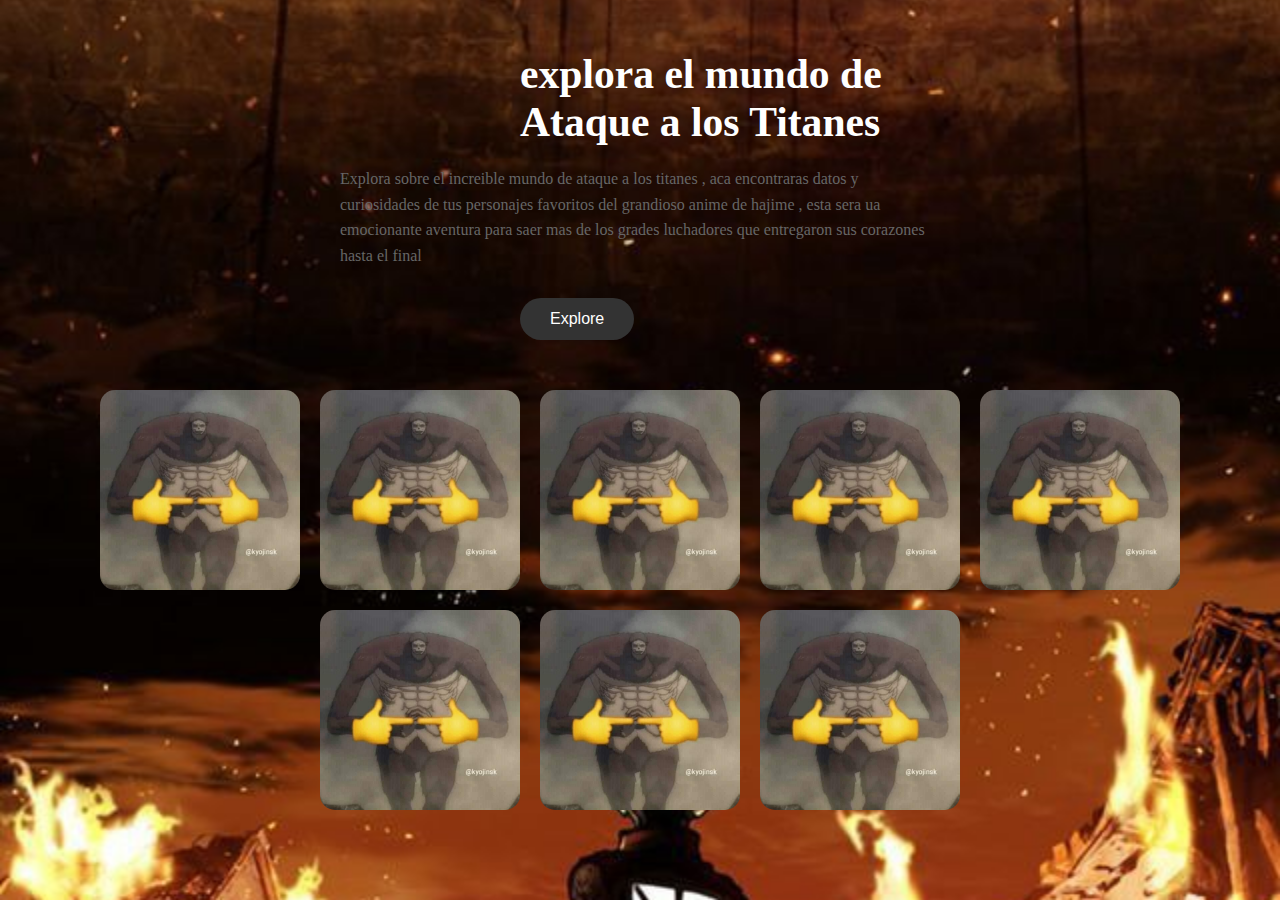
==== index.html @ d9a74703 "feat: :sparkles: nuevos archivos" ====
<!DOCTYPE html>
<html lang="en">
<head>
  <meta charset="UTF-8">
  <meta name="viewport" content="width=device-width, initial-scale=1.0">
  <title>Discover the Beauty</title>
  <link rel="stylesheet" href="css/style.css">
</head>
<body>
  <section class="hero">
    <h1>explora el mundo de <br>Ataque a los Titanes</h1>
    <p>Explora sobre el increible mundo de ataque a los titanes , aca encontraras datos y curiosidades de tus personajes favoritos del grandioso anime de hajime , esta sera ua emocionante aventura para saer mas de los grades luchadores que entregaron sus corazones hasta el final </p>
    <button class="explore-btn">Explore</button>

    <div class="image-grid">
      <img src="storage/img/aot - titã bestial.jpg" alt="Image 1">
      <img src="storage/img/aot - titã bestial.jpg" alt="Image 2">
      <img src="storage/img/aot - titã bestial.jpg" alt="Image 3">
      <img src="storage/img/aot - titã bestial.jpg" alt="Image 4">
      <img src="storage/img/aot - titã bestial.jpg" alt="Image 1">
      <img src="storage/img/aot - titã bestial.jpg" alt="Image 2">
      <img src="storage/img/aot - titã bestial.jpg" alt="Image 3">
      <img src="storage/img/aot - titã bestial.jpg" alt="Image 4">
    </div>
  </section>
</body>
</html>
---- css/style.css ----
@import url('variables.css');
*{
    padding: 0;
    margin: 0;
    box-sizing: border-box;
}

body{
    background-image: url(../storage/img/____Shingeki\ no\ kyojin____.jpg);
    background-repeat: no-repeat;
    background-size: cover;
    background-position: 50% 50%;
    
}


  
  .hero {
    
    padding: 50px 20px;
  }
  
  .hero h1 {
    margin-left: 500px;
    font-size: 2.6rem;
    margin-bottom: 20px;
    font-weight: bold;
    color: #fff;
  }
  
  .hero p {
    margin-left: 800px;
    max-width: 600px;
    margin: 0 auto 30px;
    color: #666;
    line-height: 1.6;
  }
  
  .explore-btn {
    margin-left: 500px;
    background-color: #333;
    color: #fff;
    border: none;
    padding: 12px 30px;
    border-radius: 25px;
    cursor: pointer;
    font-size: 1rem;
    transition: background-color 0.3s;
  }
  
  .explore-btn:hover {
    background-color: #555;
  }
  
  .image-grid {
    margin-top: 50px;
    display: flex;
    justify-content: center;
    gap: 20px;
    flex-wrap: wrap;
  }
  
  .image-grid img {
    width: 200px;
    height: 200px;
    object-fit: cover;
    border-radius: 15px;
  }
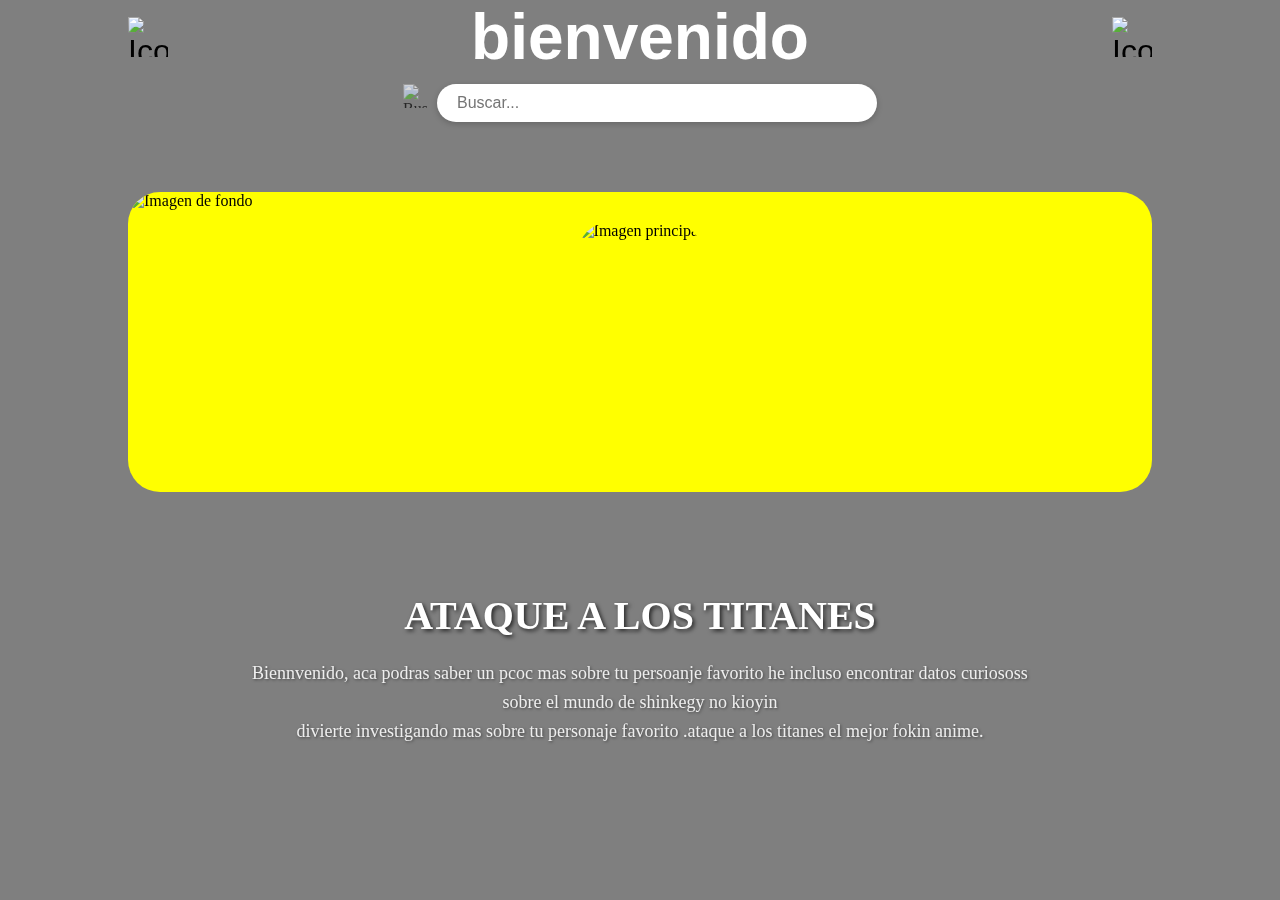
==== commit fa4e4bed: "feat: :sparkles: imagenes y css" ====
--- a/index.html
+++ b/index.html
@@ -3,25 +3,36 @@
 <head>
   <meta charset="UTF-8">
   <meta name="viewport" content="width=device-width, initial-scale=1.0">
-  <title>Discover the Beauty</title>
+  <title>ataque a los titanes</title>
   <link rel="stylesheet" href="css/style.css">
 </head>
 <body>
-  <section class="hero">
-    <h1>explora el mundo de <br>Ataque a los Titanes</h1>
-    <p>Explora sobre el increible mundo de ataque a los titanes , aca encontraras datos y curiosidades de tus personajes favoritos del grandioso anime de hajime , esta sera ua emocionante aventura para saer mas de los grades luchadores que entregaron sus corazones hasta el final </p>
-    <button class="explore-btn">Explore</button>
-
-    <div class="image-grid">
-      <img src="storage/img/aot - titã bestial.jpg" alt="Image 1">
-      <img src="storage/img/aot - titã bestial.jpg" alt="Image 2">
-      <img src="storage/img/aot - titã bestial.jpg" alt="Image 3">
-      <img src="storage/img/aot - titã bestial.jpg" alt="Image 4">
-      <img src="storage/img/aot - titã bestial.jpg" alt="Image 1">
-      <img src="storage/img/aot - titã bestial.jpg" alt="Image 2">
-      <img src="storage/img/aot - titã bestial.jpg" alt="Image 3">
-      <img src="storage/img/aot - titã bestial.jpg" alt="Image 4">
-    </div>
-  </section>
+    <main>
+        <div class="overlay"></div>
+        <div class="div__portada-container">
+            <div class="div__portada-header">
+                <img src="img/close_30dp_1F1F1F_FILL0_wght400_GRAD0_opsz24.svg" alt="Icono izquierdo" class="icono">
+                <h1 class="titulo">bienvenido</h1>
+                <img src="img/notifications_30dp_1F1F1F_FILL0_wght400_GRAD0_opsz24.svg" alt="Icono derecho" class="icono">
+            </div>
+            <!-- NUEVO: Barra de búsqueda -->
+                <div class="div__search">
+                    <img src="img/search_off_45dp_000000_FILL0_wght400_GRAD0_opsz48.svg" alt="Buscar" class="icono-search">
+                    <input type="text" placeholder="Buscar..." class="input-search">
+            </div>
+             <!-- NUEVO: Barra de búsqueda -->
+    <div class="div__portada">
+        <img src="img/Attack on Titan│Shingeki no Kyojin.jpg" alt="Imagen de fondo" class="fondo">
+        <img src="img/➪ 𝐀𝐧𝐢𝐦𝐞 _ 𝐒𝐡𝐢𝐧𝐠𝐞𝐤𝐢 𝐍𝐨 𝐊𝐲𝐨𝐮𝐣𝐢𝐧.jpg" alt="Imagen principal" class="principal">
+        </div>
+          <!-- texto-->
+        <section class="section__container">
+            <article class="article__jumping">
+                <h1>ATAQUE A LOS TITANES</h1>
+                <p>Biennvenido, aca podras saber un pcoc mas sobre tu persoanje favorito he incluso encontrar datos curiososs sobre el mundo de shinkegy no kioyin <br>divierte investigando mas sobre tu personaje favorito .ataque a los titanes el mejor fokin anime. </p>
+            </article>
+            <section/>
+    </main>
+     <!-- texto-->
 </body>
 </html>
--- a/css/style.css
+++ b/css/style.css
@@ -1,69 +1,159 @@
 @import url('variables.css');
-*{
+
+* {
     padding: 0;
     margin: 0;
+}
+
+body {
+   /* background-color: #454f3d;*/
+    margin: 0;
+    padding: 0;
+    background-image: url('');
+    background-size: cover;      /* Hace que se ajuste a toda la pantalla */
+    background-position: center; /* Centrado */
+    background-repeat: no-repeat;/* No se repite */
+    background-attachment: scroll;/* Efecto parallax al hacer scroll */
+}
+
+/* Capa oscura */
+.overlay {
+    position: fixed;
+    top: 0;
+    left: 0;
+    width: 100%;
+    height: 100%;
+    background-color: rgba(0, 0, 0, 0.5); /* Ajusta opacidad */
+    z-index: -1; /* Detrás de tu contenido */
+}
+
+
+.div__search {
+    width: 80%;
+    display: flex;
+    justify-content: center;
+    margin-bottom: 20px;
+    gap: 10px
+}
+
+
+
+.icono-search {
+    width: 24px;
+    height: 24px;
+    opacity: 0.7;
+    cursor: pointer;
+}
+
+.input-search {
+    width: 100%;
+    max-width: 400px;
+    padding: 10px 20px;
+    border-radius: 20px;
+    border: none;
+    outline: none;
+    font-size: 1rem;
+    background-color: #fff;
+    color: #333;
+    box-shadow: 0 2px 6px rgba(0, 0, 0, 0.2);
+}
+
+
+
+.div__portada-container {
+    width: 100%;
+    display: flex;
+    flex-direction: column;
+    align-items: center;
+}
+
+.div__portada-header {
+    width: 80%;
+    margin-bottom: 10px;
+    display: flex;
+    align-items: center;
+    justify-content: space-between;
+    color: black; /* o el color que quieras para el texto */
+    font-family: 'TuFuenteCool', sans-serif;
+    font-size: 2rem;
+}
+
+.div__portada-header .titulo {
+    text-align: center;
+    flex-grow: 1;
+    color: #fff;
+}
+
+.div__portada-header .icono {
+    width: 40px;
+    height: 40px;
+    object-fit: contain;
+}
+
+.div__portada {
+    position: relative; /* Para que los hijos absolutos se basen en este contenedor */
+    background: yellow;
+    width: 80%;
+    height: 300px;
+    margin: 50px auto;
+    border-radius: 2rem;
+    overflow: hidden; /* Importante para que no se salga la imagen de fondo */
+    display: flex;
+    justify-content: center;
+    align-items: center;
     box-sizing: border-box;
 }
 
-body{
-    background-image: url(../storage/img/____Shingeki\ no\ kyojin____.jpg);
-    background-repeat: no-repeat;
-    background-size: cover;
-    background-position: 50% 50%;
-    
+.div__portada .fondo {
+    position: absolute;
+    top: 0;
+    left: 0;
+    height: 100%;
+    width: 100%;
+    object-fit: cover; /* Para que cubra todo el contenedor */
+    z-index: 1; /* Detrás */
+    border-radius: 2rem;
+}
+
+.div__portada .principal {
+    position: relative;
+    height: 80%; /* Ajusta el tamaño que quieras para la imagen principal */
+    width: auto;
+    object-fit: contain;
+    z-index: 2; /* Encima */
+    border-radius: 2rem;
 }
 
 
-  
-  .hero {
-    
+.section__container {
+    display: flex;
+    flex-direction: column;
+    justify-content: center;
+    align-items: center;
+    text-align: center;
     padding: 50px 20px;
-  }
-  
-  .hero h1 {
-    margin-left: 500px;
-    font-size: 2.6rem;
+    color: white;
+}
+
+.article__jumping h1 {
+    font-family: "Teko-Bold";
+    font-size: 40px;
     margin-bottom: 20px;
-    font-weight: bold;
-    color: #fff;
-  }
-  
-  .hero p {
-    margin-left: 800px;
-    max-width: 600px;
-    margin: 0 auto 30px;
-    color: #666;
+    color: white; /* o el color que quieras */
+    text-shadow: 2px 2px 4px rgba(0, 0, 0, 0.7); /* sombra para mejor visibilidad */
+}
+
+.article__jumping p {
+    max-width: 800px;
+    font-size: 18px;
     line-height: 1.6;
-  }
-  
-  .explore-btn {
-    margin-left: 500px;
-    background-color: #333;
-    color: #fff;
-    border: none;
-    padding: 12px 30px;
-    border-radius: 25px;
-    cursor: pointer;
-    font-size: 1rem;
-    transition: background-color 0.3s;
-  }
-  
-  .explore-btn:hover {
-    background-color: #555;
-  }
-  
-  .image-grid {
-    margin-top: 50px;
-    display: flex;
-    justify-content: center;
-    gap: 20px;
-    flex-wrap: wrap;
-  }
-  
-  .image-grid img {
-    width: 200px;
-    height: 200px;
-    object-fit: cover;
-    border-radius: 15px;
-  }
-  
+    color: #eee; /* gris claro */
+    text-shadow: 1px 1px 3px rgba(0, 0, 0, 0.5);
+    font-family: 'Teko-Bold';
+}
+
+
+
+
+
+  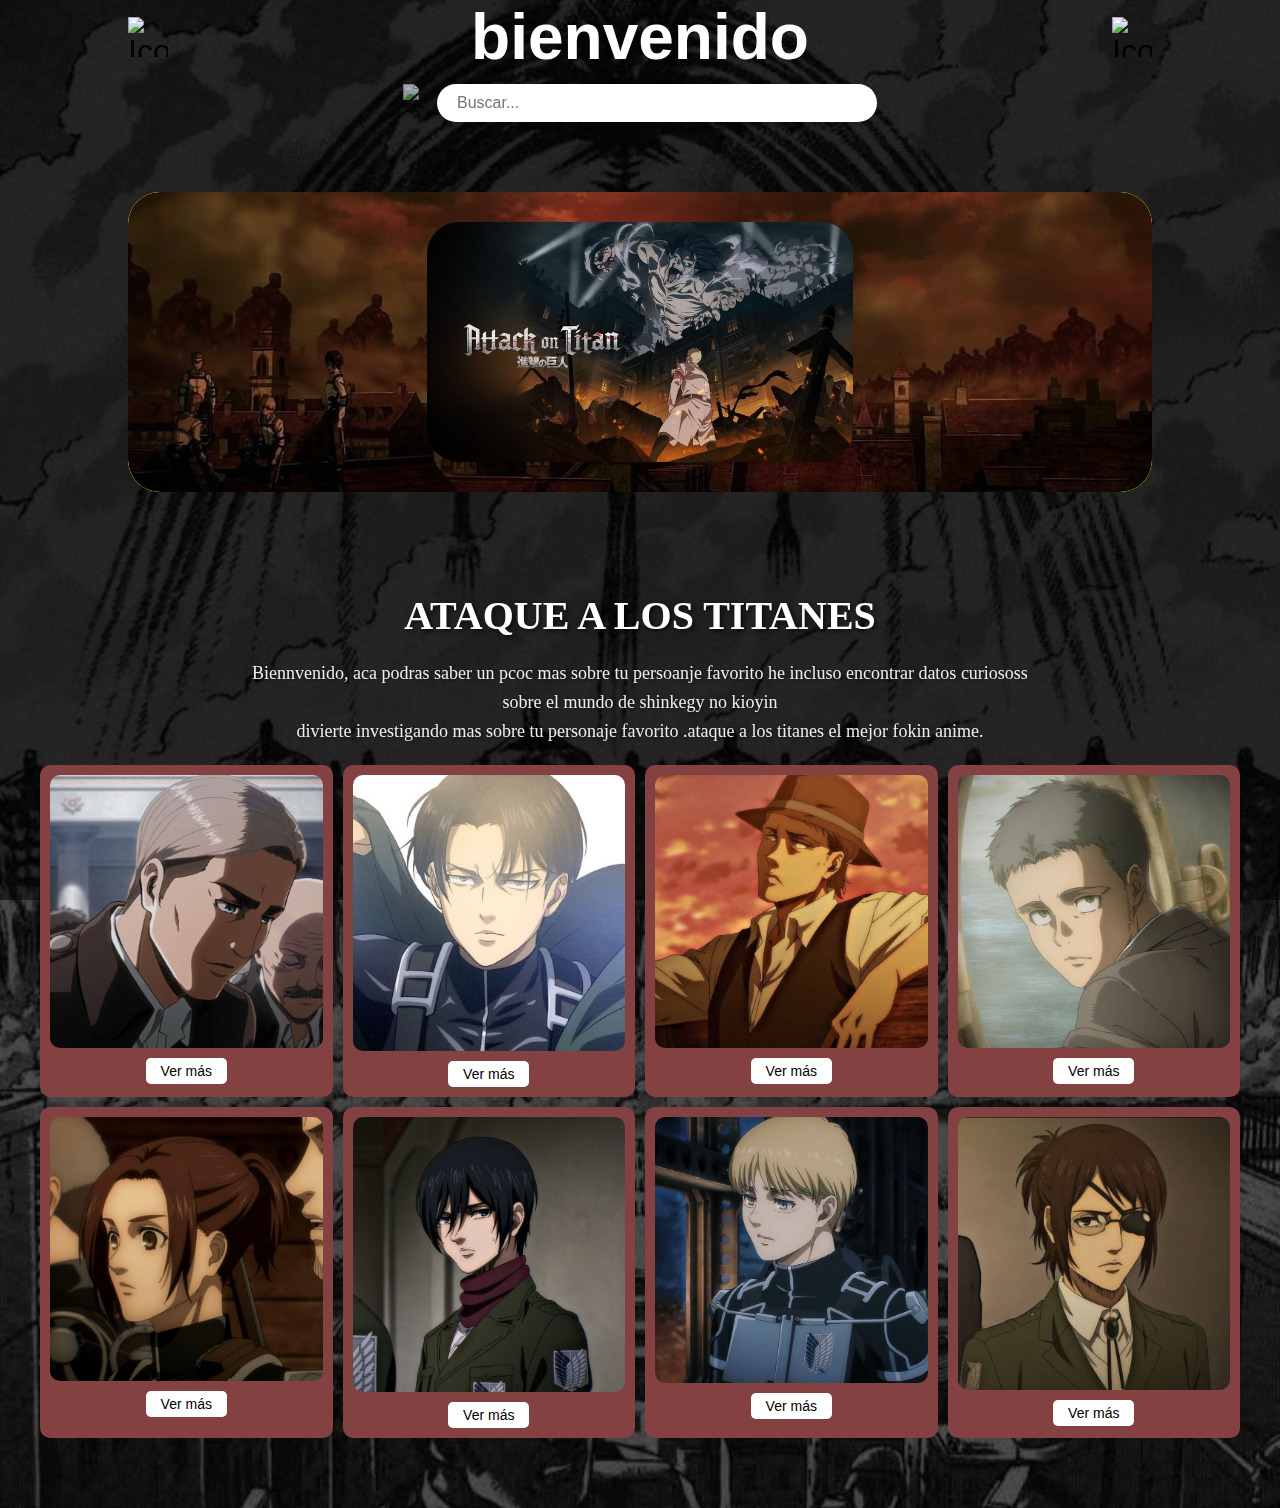
==== commit 8ae23210: "feat: :sparkles: organizacion de imagenes y diseño" ====
--- a/index.html
+++ b/index.html
@@ -22,8 +22,8 @@
             </div>
              <!-- NUEVO: Barra de búsqueda -->
     <div class="div__portada">
-        <img src="img/Attack on Titan│Shingeki no Kyojin.jpg" alt="Imagen de fondo" class="fondo">
-        <img src="img/➪ 𝐀𝐧𝐢𝐦𝐞 _ 𝐒𝐡𝐢𝐧𝐠𝐞𝐤𝐢 𝐍𝐨 𝐊𝐲𝐨𝐮𝐣𝐢𝐧.jpg" alt="Imagen principal" class="principal">
+        <img src="storage/img/Attack on Titan│Shingeki no Kyojin.jpg" alt="Imagen de fondo" class="fondo">
+        <img src="storage/img/Attack on Titan Season 4.jpg" alt="Imagen principal" class="principal">
         </div>
           <!-- texto-->
         <section class="section__container">
@@ -32,6 +32,41 @@
                 <p>Biennvenido, aca podras saber un pcoc mas sobre tu persoanje favorito he incluso encontrar datos curiososs sobre el mundo de shinkegy no kioyin <br>divierte investigando mas sobre tu personaje favorito .ataque a los titanes el mejor fokin anime. </p>
             </article>
             <section/>
+                <!-- personajes-->
+            <div class="div__lista">
+                <div class="div__personaje">
+                <img src="storage/img/𓆩♡𓆪.jpg" alt="">
+                <button class="ver-mas" onclick="mostrarInfo('armin')">Ver más</button>
+            </div>
+            <div class="div__personaje">
+                <img src="storage/img/levi ackerman.jpg" alt="">
+                <button class="ver-mas" onclick="mostrarInfo('armin')">Ver más</button>
+            </div>
+            <div class="div__personaje">
+                <img src="storage/img/jean kirstein 🧡.jpg" alt="">
+                <button class="ver-mas" onclick="mostrarInfo('armin')">Ver más</button>
+            </div>
+            <div class="div__personaje">
+                <img src="storage/img/− ⌗ connie springer anime icon ⊹_∿.jpg" alt="">
+                <button class="ver-mas" onclick="mostrarInfo('armin')">Ver más</button>
+            </div>
+            <div class="div__personaje">
+                <img src="storage/img/𝐬𝐚𝐬𝐡𝐚 ♡.jpg" alt="">
+                <button class="ver-mas" onclick="mostrarInfo('armin')">Ver más</button>
+            </div>
+            <div class="div__personaje">
+                <img src="storage/img/𝗺𝗶𝗸𝗮𝘀𝗮 𝗶𝗰𝗼𝗻 !!.jpg" alt="">
+                <button class="ver-mas" onclick="mostrarInfo('armin')">Ver más</button>
+            </div>
+            <div class="div__personaje">
+                <img src="storage/img/Armin Arlert.jpg" alt="">
+                <button class="ver-mas" onclick="mostrarInfo('armin')">Ver más</button>
+            </div>
+            <div class="div__personaje">
+                <img src="storage/img/descarga (4).jpg" alt="">
+                <button class="ver-mas" onclick="mostrarInfo('armin')">Ver más</button>
+            </div>
+            </div>
     </main>
      <!-- texto-->
 </body>
--- a/css/style.css
+++ b/css/style.css
@@ -9,7 +9,7 @@
    /* background-color: #454f3d;*/
     margin: 0;
     padding: 0;
-    background-image: url('');
+    background-image: url('../storage/img/the\ rumbling.jpg');
     background-size: cover;      /* Hace que se ajuste a toda la pantalla */
     background-position: center; /* Centrado */
     background-repeat: no-repeat;/* No se repite */
@@ -152,6 +152,62 @@
     font-family: 'Teko-Bold';
 }
 
+/****************************************************lista****************************/
+.div__lista {
+    display: grid;
+    grid-template-columns: repeat(4, 1fr);
+    gap: 10px;
+    padding: 20px;
+    }
+    
+    .div__lista img {
+    
+    width: 100%;
+    border-radius: 10px;
+    
+    
+}
+
+/**************************informacion*****************/
+
+.div__personaje {
+    display: flex;
+    flex-direction: column;
+    align-items: center;
+    background-color: #834141;
+    border-radius: 10px;
+    padding: 10px;
+  }
+  
+  .div__personaje img {
+    width: 100%;
+    border-radius: 10px;
+  }
+  
+  .ver-mas {
+    margin-top: 10px;
+    padding: 5px 15px;
+    font-size: 14px;
+    background-color: white;
+    color: black;
+    border: none;
+    border-radius: 5px;
+    cursor: pointer;
+    transition: 0.3s;
+  }
+  
+  .ver-mas:hover {
+    background-color: #917e7e;
+  }
+
+
+
+
+
+
+
+
+
 
 
 
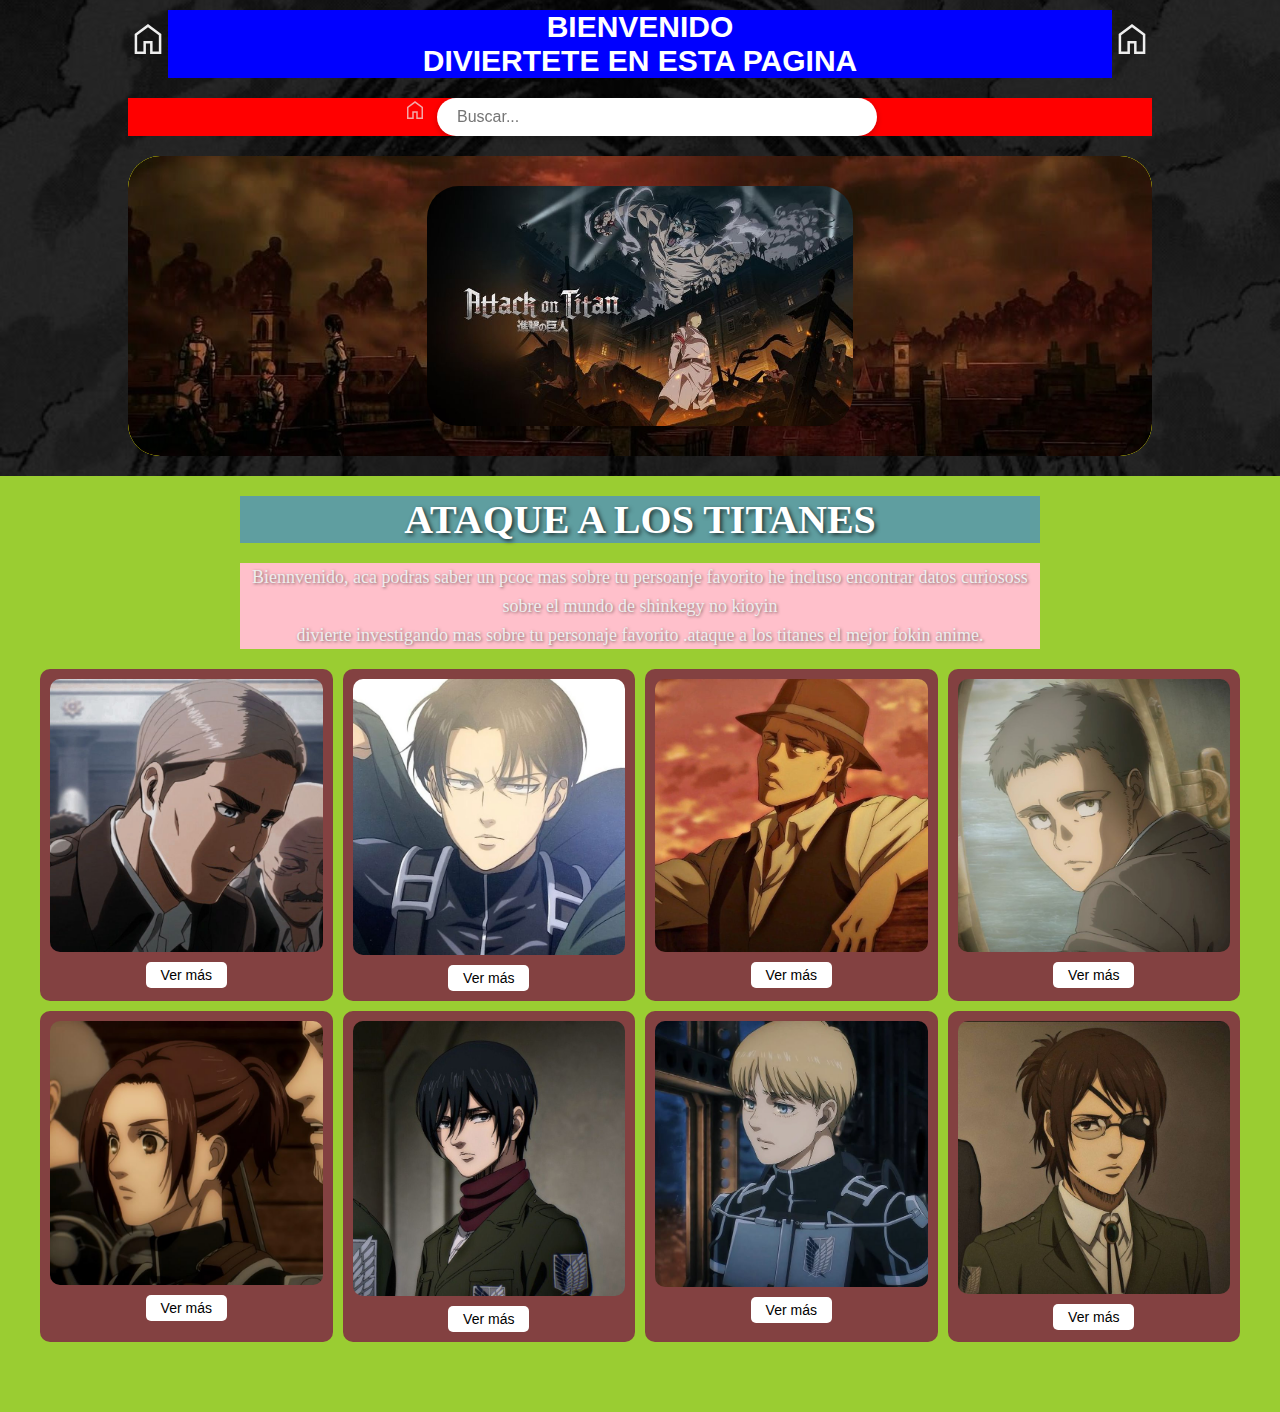
==== commit b89a1088: "feat: :construction: diseño en construccion" ====
--- a/index.html
+++ b/index.html
@@ -11,13 +11,13 @@
         <div class="overlay"></div>
         <div class="div__portada-container">
             <div class="div__portada-header">
-                <img src="img/close_30dp_1F1F1F_FILL0_wght400_GRAD0_opsz24.svg" alt="Icono izquierdo" class="icono">
-                <h1 class="titulo">bienvenido</h1>
-                <img src="img/notifications_30dp_1F1F1F_FILL0_wght400_GRAD0_opsz24.svg" alt="Icono derecho" class="icono">
+                <img src="storage/img/home_50dp_EEE_FILL0_wght400_GRAD0_opsz48.svg" alt="Icono izquierdo" class="icono">
+                <h1 class="titulo">BIENVENIDO<br> DIVIERTETE EN ESTA PAGINA </h1>
+                <img src="storage/img/home_50dp_EEE_FILL0_wght400_GRAD0_opsz48.svg" alt="Icono derecho" class="icono">
             </div>
             <!-- NUEVO: Barra de búsqueda -->
                 <div class="div__search">
-                    <img src="img/search_off_45dp_000000_FILL0_wght400_GRAD0_opsz48.svg" alt="Buscar" class="icono-search">
+                    <img src="storage/img/home_50dp_EEE_FILL0_wght400_GRAD0_opsz48.svg" alt="Buscar" class="icono-search">
                     <input type="text" placeholder="Buscar..." class="input-search">
             </div>
              <!-- NUEVO: Barra de búsqueda -->
@@ -36,27 +36,27 @@
             <div class="div__lista">
                 <div class="div__personaje">
                 <img src="storage/img/𓆩♡𓆪.jpg" alt="">
-                <button class="ver-mas" onclick="mostrarInfo('armin')">Ver más</button>
+                <button class="ver-mas" onclick="mostrarInfo('Erwin')">Ver más</button>
             </div>
             <div class="div__personaje">
                 <img src="storage/img/levi ackerman.jpg" alt="">
-                <button class="ver-mas" onclick="mostrarInfo('armin')">Ver más</button>
+                <button class="ver-mas" onclick="mostrarInfo('Levi')">Ver más</button>
             </div>
             <div class="div__personaje">
                 <img src="storage/img/jean kirstein 🧡.jpg" alt="">
-                <button class="ver-mas" onclick="mostrarInfo('armin')">Ver más</button>
+                <button class="ver-mas" onclick="mostrarInfo('Jean')">Ver más</button>
             </div>
             <div class="div__personaje">
                 <img src="storage/img/− ⌗ connie springer anime icon ⊹_∿.jpg" alt="">
-                <button class="ver-mas" onclick="mostrarInfo('armin')">Ver más</button>
+                <button class="ver-mas" onclick="mostrarInfo('connie')">Ver más</button>
             </div>
             <div class="div__personaje">
                 <img src="storage/img/𝐬𝐚𝐬𝐡𝐚 ♡.jpg" alt="">
-                <button class="ver-mas" onclick="mostrarInfo('armin')">Ver más</button>
+                <button class="ver-mas" onclick="mostrarInfo('sasha')">Ver más</button>
             </div>
             <div class="div__personaje">
                 <img src="storage/img/𝗺𝗶𝗸𝗮𝘀𝗮 𝗶𝗰𝗼𝗻 !!.jpg" alt="">
-                <button class="ver-mas" onclick="mostrarInfo('armin')">Ver más</button>
+                <button class="ver-mas" onclick="mostrarInfo('Mikasa')">Ver más</button>
             </div>
             <div class="div__personaje">
                 <img src="storage/img/Armin Arlert.jpg" alt="">
--- a/css/style.css
+++ b/css/style.css
@@ -33,7 +33,9 @@
     display: flex;
     justify-content: center;
     margin-bottom: 20px;
-    gap: 10px
+    gap: 10px;
+    background: red;
+    margin-top: 10px;
 }
 
 
@@ -82,6 +84,9 @@
     text-align: center;
     flex-grow: 1;
     color: #fff;
+    font-size: 30px;
+    background: blue;
+    margin-top: 10px;
 }
 
 .div__portada-header .icono {
@@ -92,7 +97,7 @@
 
 .div__portada {
     position: relative; /* Para que los hijos absolutos se basen en este contenedor */
-    background: yellow;
+    background:yellow;
     width: 80%;
     height: 300px;
     margin: 50px auto;
@@ -102,6 +107,7 @@
     justify-content: center;
     align-items: center;
     box-sizing: border-box;
+    margin-top: auto;
 }
 
 .div__portada .fondo {
@@ -133,9 +139,13 @@
     text-align: center;
     padding: 50px 20px;
     color: white;
+    background: yellowgreen;
+    margin-top: -30px;
 }
 
 .article__jumping h1 {
+    margin-top: -30px;
+    background: cadetblue;
     font-family: "Teko-Bold";
     font-size: 40px;
     margin-bottom: 20px;
@@ -144,6 +154,7 @@
 }
 
 .article__jumping p {
+    background: pink;
     max-width: 800px;
     font-size: 18px;
     line-height: 1.6;
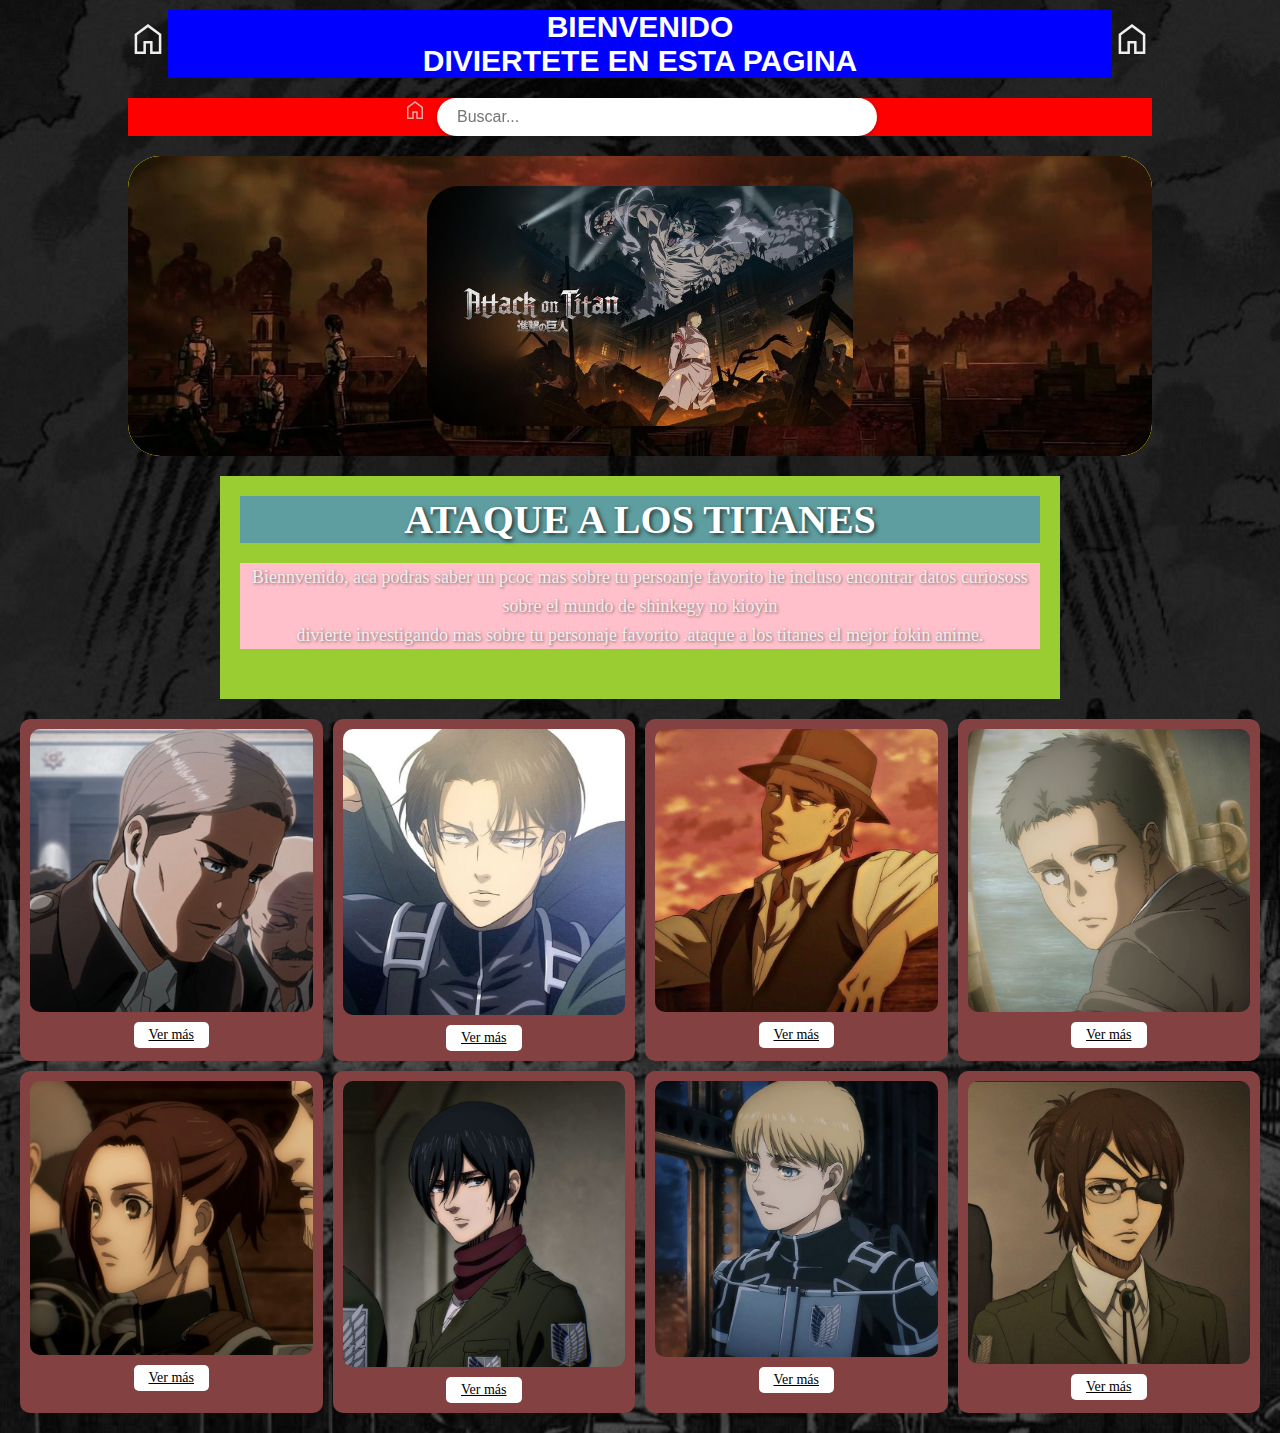
==== commit d7747ad1: "feat: :construction: estructura en construccion" ====
--- a/index.html
+++ b/index.html
@@ -31,43 +31,51 @@
                 <h1>ATAQUE A LOS TITANES</h1>
                 <p>Biennvenido, aca podras saber un pcoc mas sobre tu persoanje favorito he incluso encontrar datos curiososs sobre el mundo de shinkegy no kioyin <br>divierte investigando mas sobre tu personaje favorito .ataque a los titanes el mejor fokin anime. </p>
             </article>
-            <section/>
+        </section>
                 <!-- personajes-->
             <div class="div__lista">
                 <div class="div__personaje">
                 <img src="storage/img/𓆩♡𓆪.jpg" alt="">
-                <button class="ver-mas" onclick="mostrarInfo('Erwin')">Ver más</button>
+                <a class="ver-mas" href="detalle.html?nombre=Erwin">Ver más</a>
             </div>
             <div class="div__personaje">
                 <img src="storage/img/levi ackerman.jpg" alt="">
-                <button class="ver-mas" onclick="mostrarInfo('Levi')">Ver más</button>
+                <a class="ver-mas" href="detalle.html?nombre=Levi">Ver más</a>
             </div>
+
             <div class="div__personaje">
                 <img src="storage/img/jean kirstein 🧡.jpg" alt="">
-                <button class="ver-mas" onclick="mostrarInfo('Jean')">Ver más</button>
+                <a class="ver-mas" href="detalle.html?nombre=Erwin">Ver más</a>
             </div>
+
             <div class="div__personaje">
                 <img src="storage/img/− ⌗ connie springer anime icon ⊹_∿.jpg" alt="">
-                <button class="ver-mas" onclick="mostrarInfo('connie')">Ver más</button>
+                <a class="ver-mas" href="detalle.html?nombre=Erwin">Ver más</a>
             </div>
+
             <div class="div__personaje">
                 <img src="storage/img/𝐬𝐚𝐬𝐡𝐚 ♡.jpg" alt="">
-                <button class="ver-mas" onclick="mostrarInfo('sasha')">Ver más</button>
+                <a class="ver-mas" href="detalle.html?nombre=Erwin">Ver más</a>
             </div>
+
             <div class="div__personaje">
                 <img src="storage/img/𝗺𝗶𝗸𝗮𝘀𝗮 𝗶𝗰𝗼𝗻 !!.jpg" alt="">
-                <button class="ver-mas" onclick="mostrarInfo('Mikasa')">Ver más</button>
+                <a class="ver-mas" href="detalle.html?nombre=Erwin">Ver más</a>
             </div>
+
             <div class="div__personaje">
                 <img src="storage/img/Armin Arlert.jpg" alt="">
-                <button class="ver-mas" onclick="mostrarInfo('armin')">Ver más</button>
+                <a class="ver-mas" href="detalle.html?nombre=Erwin">Ver más</a>
             </div>
+
             <div class="div__personaje">
                 <img src="storage/img/descarga (4).jpg" alt="">
-                <button class="ver-mas" onclick="mostrarInfo('armin')">Ver más</button>
+                <a class="ver-mas" href="detalle.html?nombre=Erwin">Ver más</a>
             </div>
             </div>
     </main>
      <!-- texto-->
+     <script src="titanes.js"></script>
+
 </body>
 </html>
--- a/css/style.css
+++ b/css/style.css
@@ -211,7 +211,7 @@
     background-color: #917e7e;
   }
 
-
+/*****************************************js*************************/
 
 
 
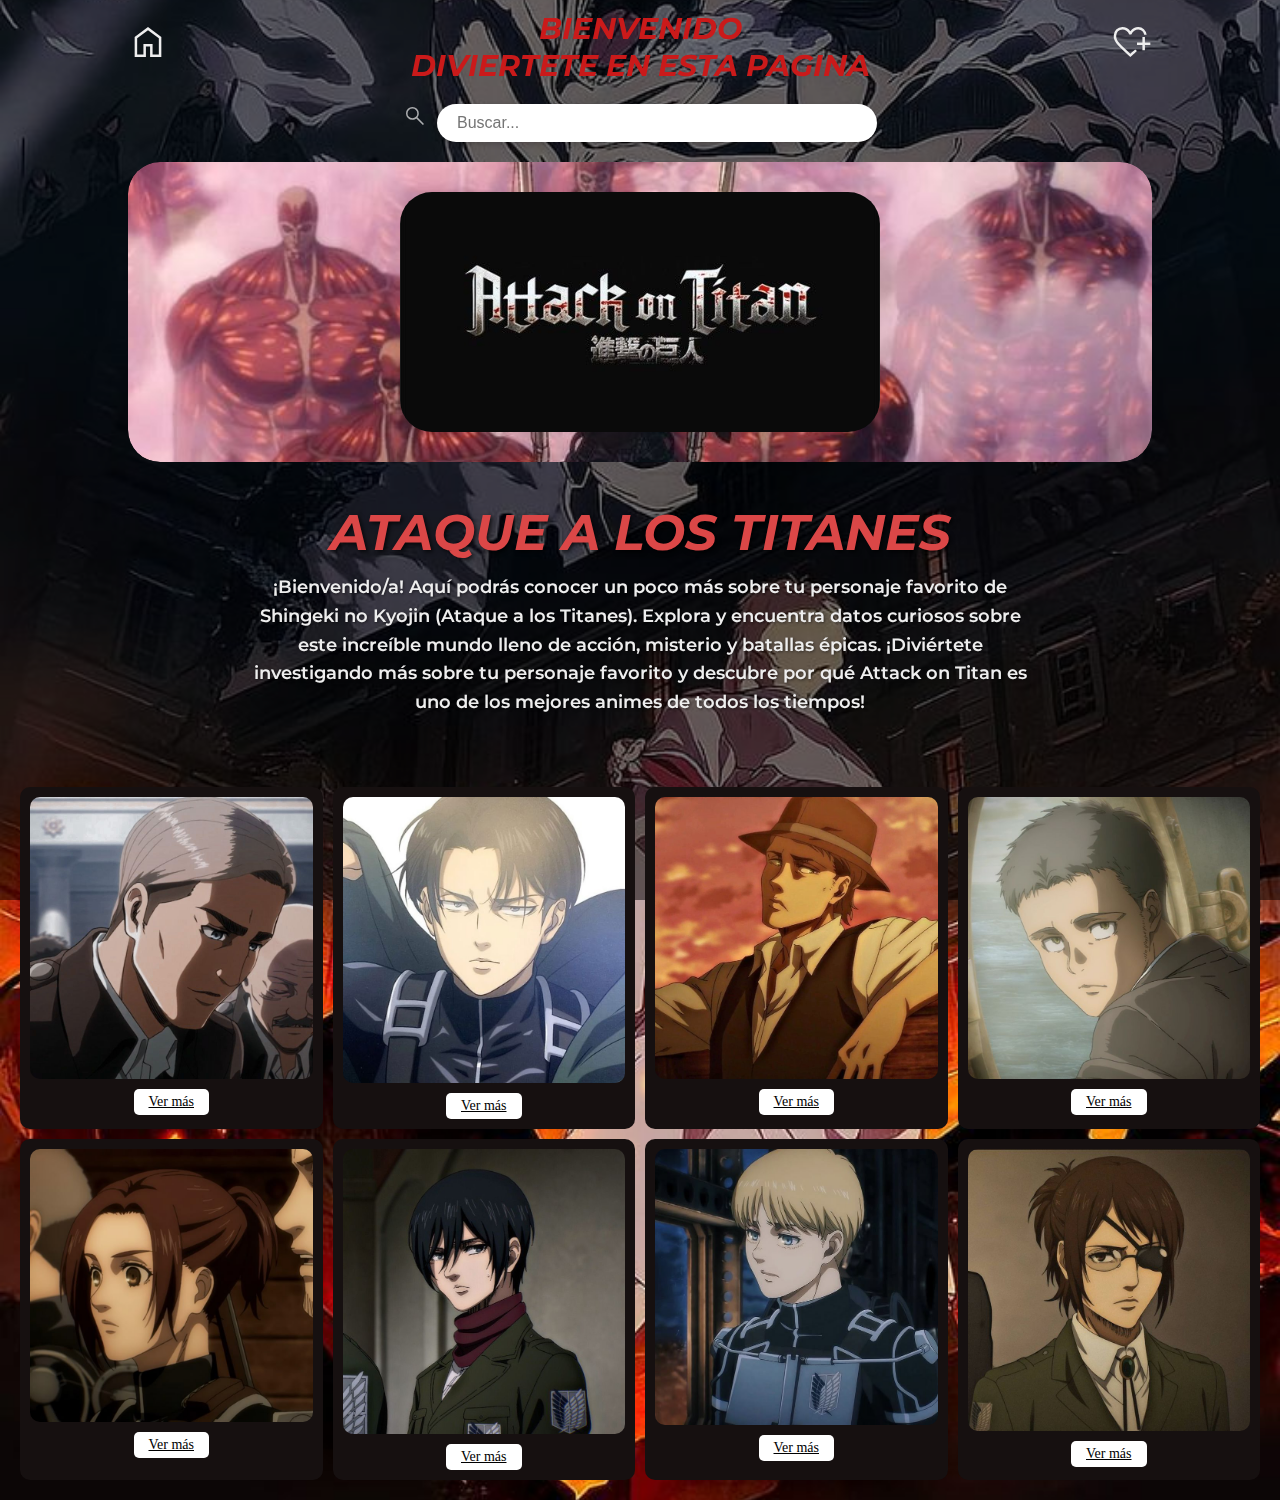
==== commit 25112b50: "feat: :sparkles: imagenes corregidas y fuentes" ====
--- a/index.html
+++ b/index.html
@@ -13,30 +13,33 @@
             <div class="div__portada-header">
                 <img src="storage/img/home_50dp_EEE_FILL0_wght400_GRAD0_opsz48.svg" alt="Icono izquierdo" class="icono">
                 <h1 class="titulo">BIENVENIDO<br> DIVIERTETE EN ESTA PAGINA </h1>
-                <img src="storage/img/home_50dp_EEE_FILL0_wght400_GRAD0_opsz48.svg" alt="Icono derecho" class="icono">
+                <img src="storage/img/heart_plus_50dp_EEE_FILL0_wght400_GRAD0_opsz48.svg" alt="Icono derecho" class="icono">
             </div>
             <!-- NUEVO: Barra de búsqueda -->
                 <div class="div__search">
-                    <img src="storage/img/home_50dp_EEE_FILL0_wght400_GRAD0_opsz48.svg" alt="Buscar" class="icono-search">
+                    <img src="storage/img/search_50dp_EEE_FILL0_wght400_GRAD0_opsz48.svg" alt="Buscar" class="icono-search">
                     <input type="text" placeholder="Buscar..." class="input-search">
             </div>
              <!-- NUEVO: Barra de búsqueda -->
     <div class="div__portada">
-        <img src="storage/img/Attack on Titan│Shingeki no Kyojin.jpg" alt="Imagen de fondo" class="fondo">
-        <img src="storage/img/Attack on Titan Season 4.jpg" alt="Imagen principal" class="principal">
+        <img src="storage/img/descarga (7).jpg" alt="Imagen de fondo" class="fondo">
+        <img src="storage/img/descarga (2).jpg" alt="Imagen principal" class="principal">
         </div>
           <!-- texto-->
         <section class="section__container">
             <article class="article__jumping">
                 <h1>ATAQUE A LOS TITANES</h1>
-                <p>Biennvenido, aca podras saber un pcoc mas sobre tu persoanje favorito he incluso encontrar datos curiososs sobre el mundo de shinkegy no kioyin <br>divierte investigando mas sobre tu personaje favorito .ataque a los titanes el mejor fokin anime. </p>
+                <p>¡Bienvenido/a! Aquí podrás conocer un poco más sobre tu personaje favorito de Shingeki no Kyojin (Ataque a los Titanes).
+                    Explora y encuentra datos curiosos sobre este increíble mundo lleno de acción, misterio y batallas épicas.
+                    
+                    ¡Diviértete investigando más sobre tu personaje favorito y descubre por qué Attack on Titan es uno de los mejores animes de todos los tiempos! </p>
             </article>
         </section>
                 <!-- personajes-->
             <div class="div__lista">
                 <div class="div__personaje">
                 <img src="storage/img/𓆩♡𓆪.jpg" alt="">
-                <a class="ver-mas" href="detalle.html?nombre=Erwin">Ver más</a>
+                <a class="ver-mas" href="detalle.html?id=${personaje.id}">Ver más</a>
             </div>
             <div class="div__personaje">
                 <img src="storage/img/levi ackerman.jpg" alt="">
@@ -75,7 +78,7 @@
             </div>
     </main>
      <!-- texto-->
-     <script src="titanes.js"></script>
+     <script src="index.js"></script>
 
 </body>
 </html>
--- a/css/style.css
+++ b/css/style.css
@@ -9,7 +9,7 @@
    /* background-color: #454f3d;*/
     margin: 0;
     padding: 0;
-    background-image: url('../storage/img/the\ rumbling.jpg');
+    background-image: url('../storage/img/Attack\ on\ titan.jpg');
     background-size: cover;      /* Hace que se ajuste a toda la pantalla */
     background-position: center; /* Centrado */
     background-repeat: no-repeat;/* No se repite */
@@ -34,7 +34,7 @@
     justify-content: center;
     margin-bottom: 20px;
     gap: 10px;
-    background: red;
+  /*  background: red;*/
     margin-top: 10px;
 }
 
@@ -85,8 +85,10 @@
     flex-grow: 1;
     color: #fff;
     font-size: 30px;
-    background: blue;
+   /* background: blue;*/
     margin-top: 10px;
+    color:#ca1a1a;
+    font-family:'Poppins-BoldItalic' ;
 }
 
 .div__portada-header .icono {
@@ -97,7 +99,7 @@
 
 .div__portada {
     position: relative; /* Para que los hijos absolutos se basen en este contenedor */
-    background:yellow;
+   /* background:yellow;*/
     width: 80%;
     height: 300px;
     margin: 50px auto;
@@ -139,28 +141,29 @@
     text-align: center;
     padding: 50px 20px;
     color: white;
-    background: yellowgreen;
+  /*  background: yellowgreen;*/
     margin-top: -30px;
 }
 
 .article__jumping h1 {
     margin-top: -30px;
-    background: cadetblue;
-    font-family: "Teko-Bold";
-    font-size: 40px;
-    margin-bottom: 20px;
+  /*  background: cadetblue;*/
+    font-family:'Poppins-BoldItalic';
+    font-size: 50px;
+    margin-bottom: 10px;
     color: white; /* o el color que quieras */
     text-shadow: 2px 2px 4px rgba(0, 0, 0, 0.7); /* sombra para mejor visibilidad */
+    color: #db4747;
 }
 
 .article__jumping p {
-    background: pink;
+   /* background: pink;*/
     max-width: 800px;
     font-size: 18px;
     line-height: 1.6;
     color: #eee; /* gris claro */
     text-shadow: 1px 1px 3px rgba(0, 0, 0, 0.5);
-    font-family: 'Teko-Bold';
+   font-family: 'Poppins-semiBold';
 }
 
 /****************************************************lista****************************/
@@ -185,7 +188,7 @@
     display: flex;
     flex-direction: column;
     align-items: center;
-    background-color: #834141;
+    background-color: #161010;
     border-radius: 10px;
     padding: 10px;
   }
